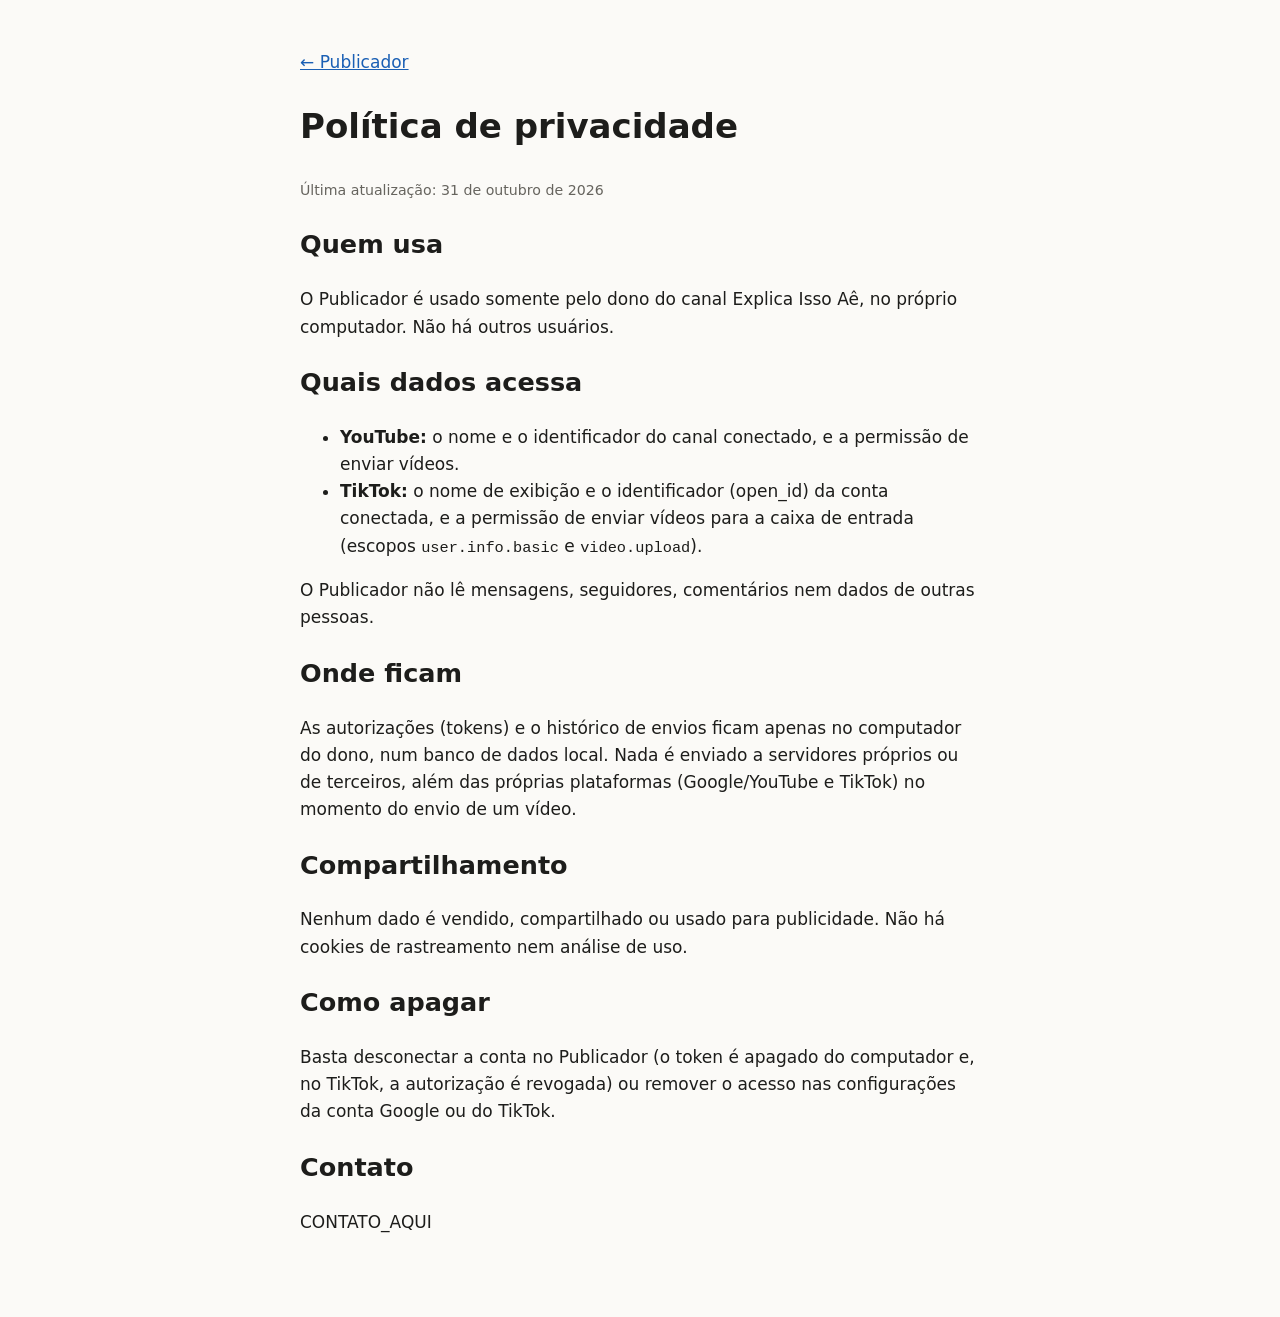
==== privacidade.html @ 4bc3ba6c "Add files via upload" ====
<!doctype html>
<html lang="pt-BR">
<head>
  <meta charset="utf-8">
  <meta name="viewport" content="width=device-width, initial-scale=1">
  <title>Política de privacidade · Publicador</title>
  <link rel="stylesheet" href="estilo.css">
</head>
<body>
<main>
  <p><a href="index.html">← Publicador</a></p>
  <h1>Política de privacidade</h1>
  <p><small>Última atualização: 31 de outubro de 2026</small></p>

  <h2>Quem usa</h2>
  <p>O Publicador é usado somente pelo dono do canal Explica Isso Aê, no próprio computador. Não há outros usuários.</p>

  <h2>Quais dados acessa</h2>
  <ul>
    <li><strong>YouTube:</strong> o nome e o identificador do canal conectado, e a permissão de enviar vídeos.</li>
    <li><strong>TikTok:</strong> o nome de exibição e o identificador (open_id) da conta conectada, e a permissão de
      enviar vídeos para a caixa de entrada (escopos <code>user.info.basic</code> e <code>video.upload</code>).</li>
  </ul>
  <p>O Publicador não lê mensagens, seguidores, comentários nem dados de outras pessoas.</p>

  <h2>Onde ficam</h2>
  <p>As autorizações (tokens) e o histórico de envios ficam apenas no computador do dono, num banco de dados local.
    Nada é enviado a servidores próprios ou de terceiros, além das próprias plataformas (Google/YouTube e TikTok) no
    momento do envio de um vídeo.</p>

  <h2>Compartilhamento</h2>
  <p>Nenhum dado é vendido, compartilhado ou usado para publicidade. Não há cookies de rastreamento nem análise de uso.</p>

  <h2>Como apagar</h2>
  <p>Basta desconectar a conta no Publicador (o token é apagado do computador e, no TikTok, a autorização é revogada) ou
    remover o acesso nas configurações da conta Google ou do TikTok.</p>

  <h2>Contato</h2>
  <p>CONTATO_AQUI</p>
</main>
</body>
</html>
---- estilo.css ----
:root { --fundo: #fbfaf7; --texto: #1d1d1b; --mudo: #66645e; --link: #1a5fb4; }
@media (prefers-color-scheme: dark) { :root { --fundo: #1b1b1a; --texto: #ecebe6; --mudo: #a8a59c; --link: #8ab4f8; } }
body { margin: 0; background: var(--fundo); color: var(--texto); font: 17px/1.6 system-ui, sans-serif; }
main { max-width: 680px; margin: 0 auto; padding: 32px 16px 64px; }
a { color: var(--link); }
small, hr { color: var(--mudo); }
code { font-size: .9em; }
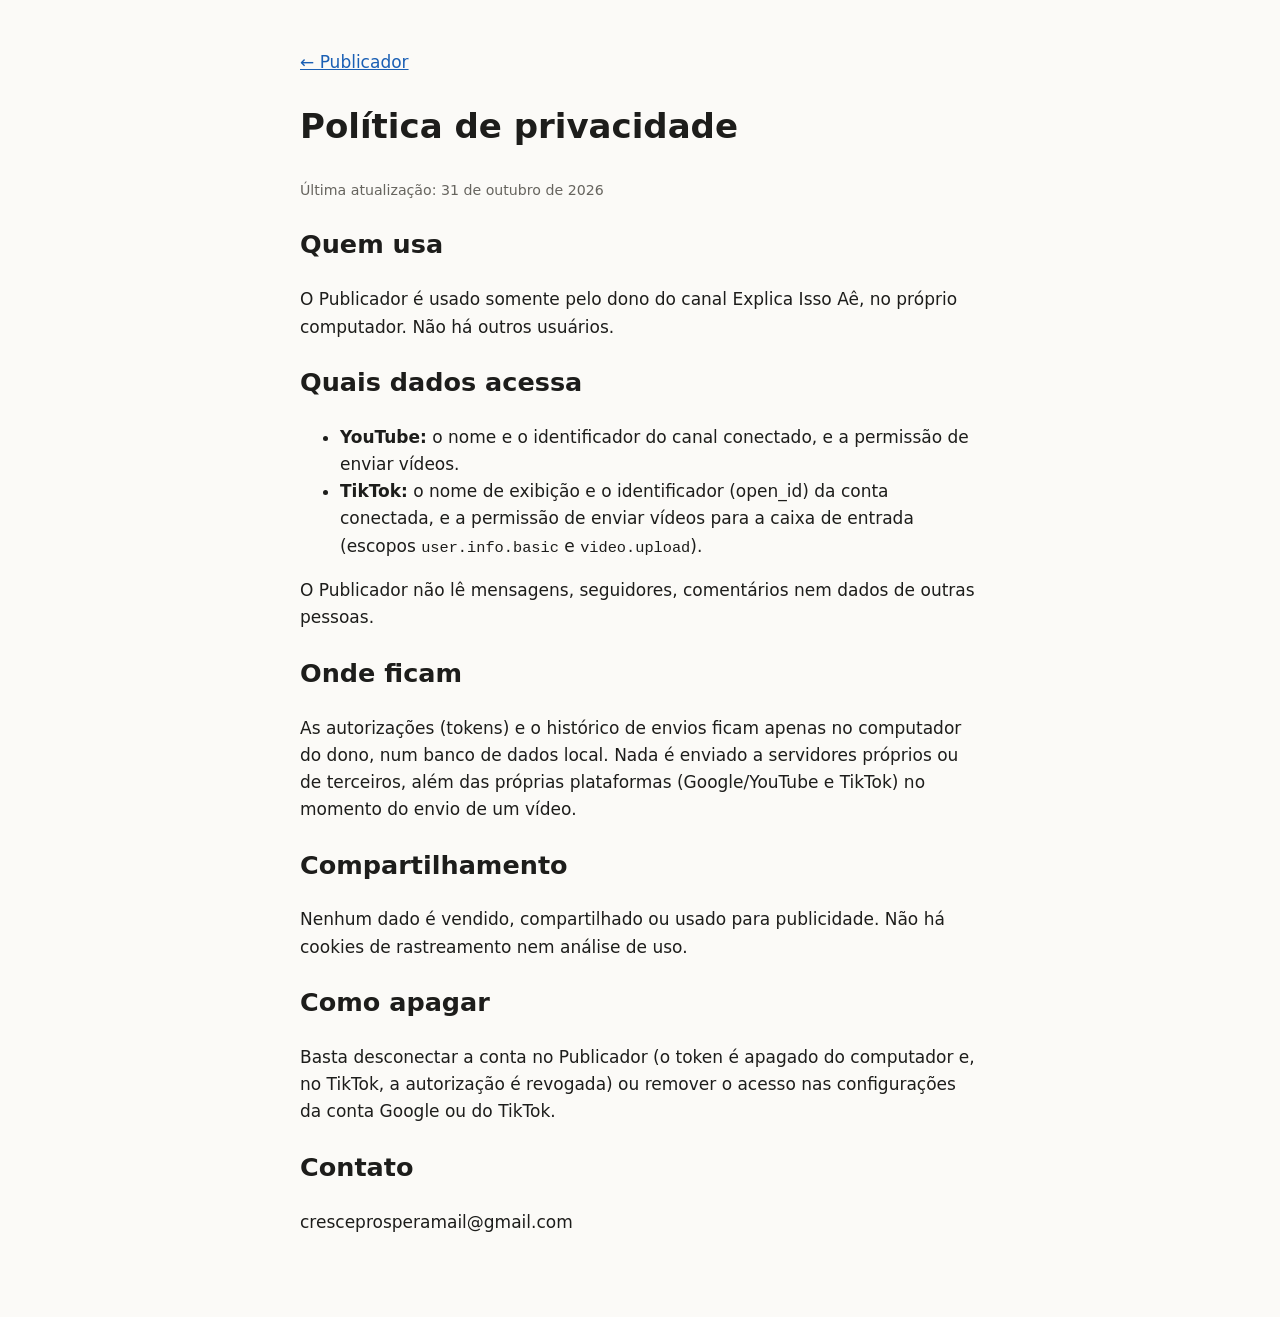
==== commit 58b563d1: "Update contact email in privacidade.html" ====
--- a/privacidade.html
+++ b/privacidade.html
@@ -36,7 +36,7 @@
     remover o acesso nas configurações da conta Google ou do TikTok.</p>
 
   <h2>Contato</h2>
-  <p>CONTATO_AQUI</p>
+  <p>cresceprosperamail@gmail.com</p>
 </main>
 </body>
 </html>
